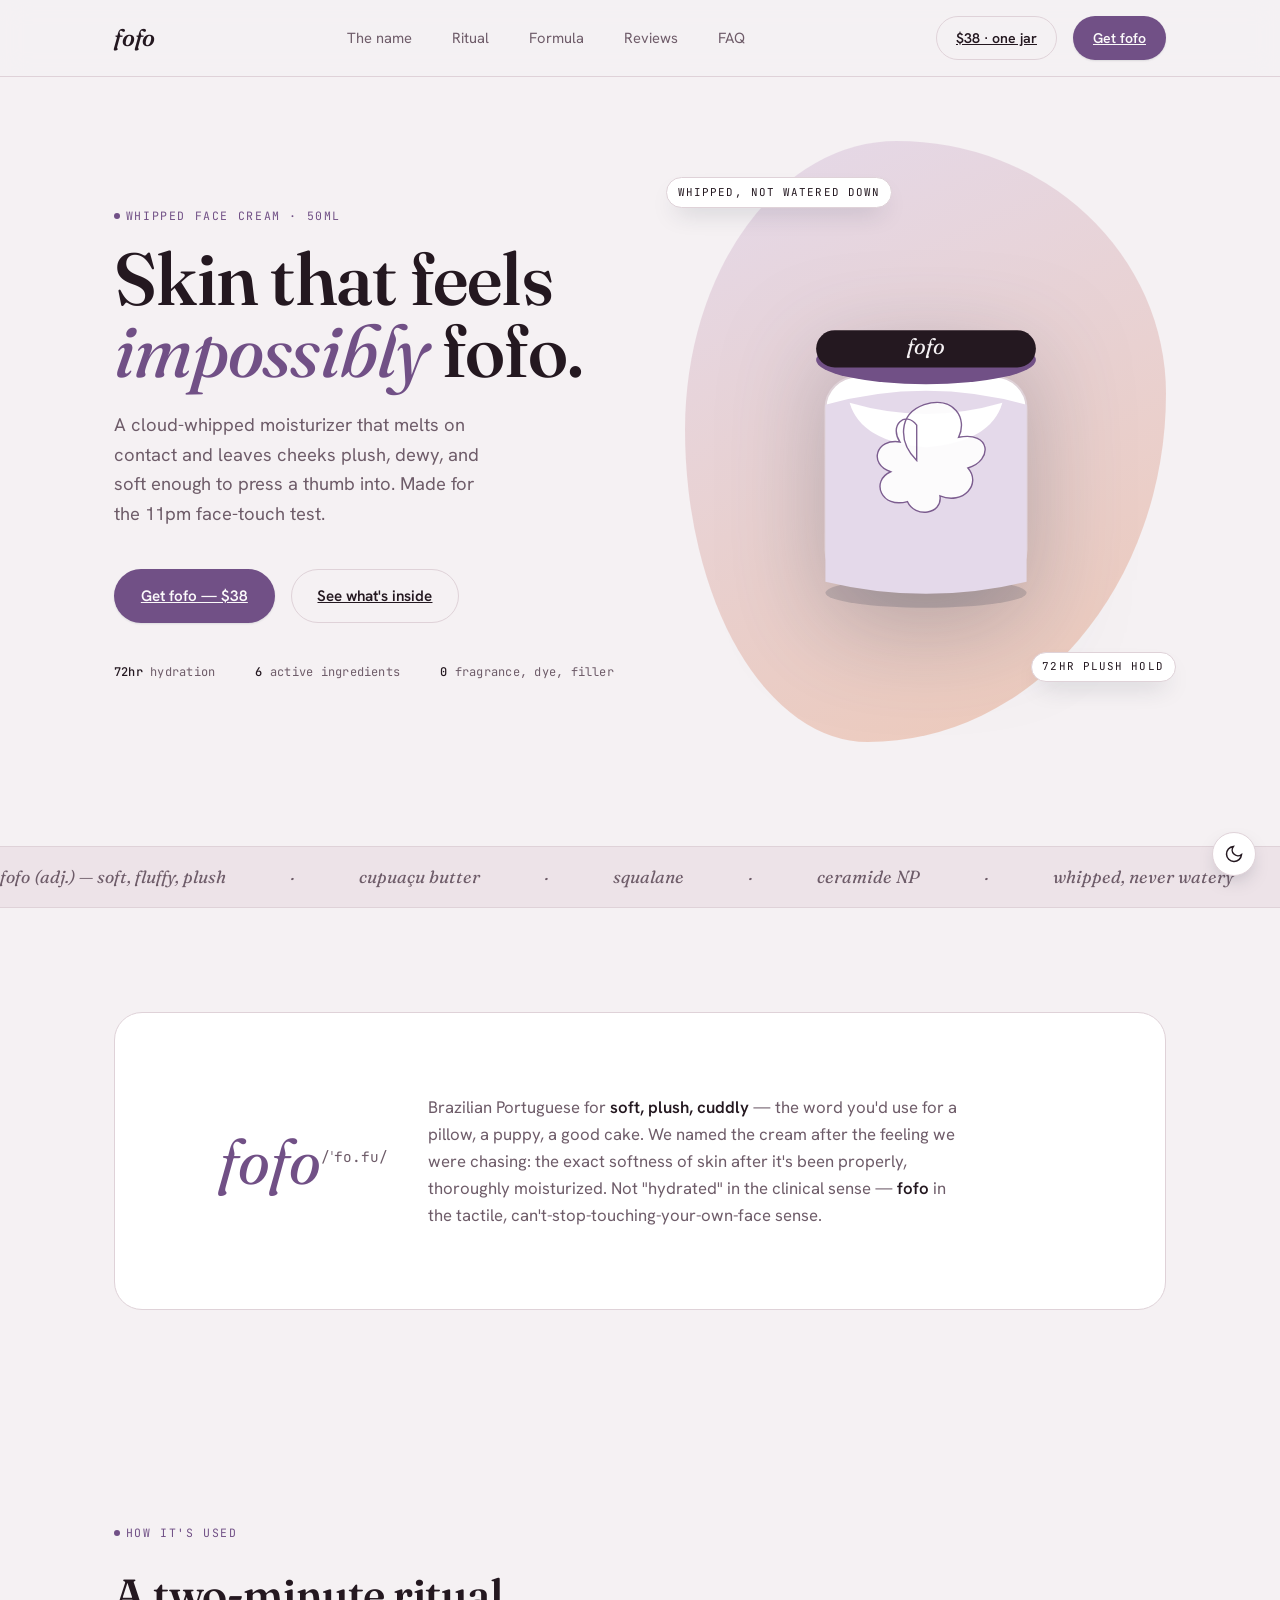
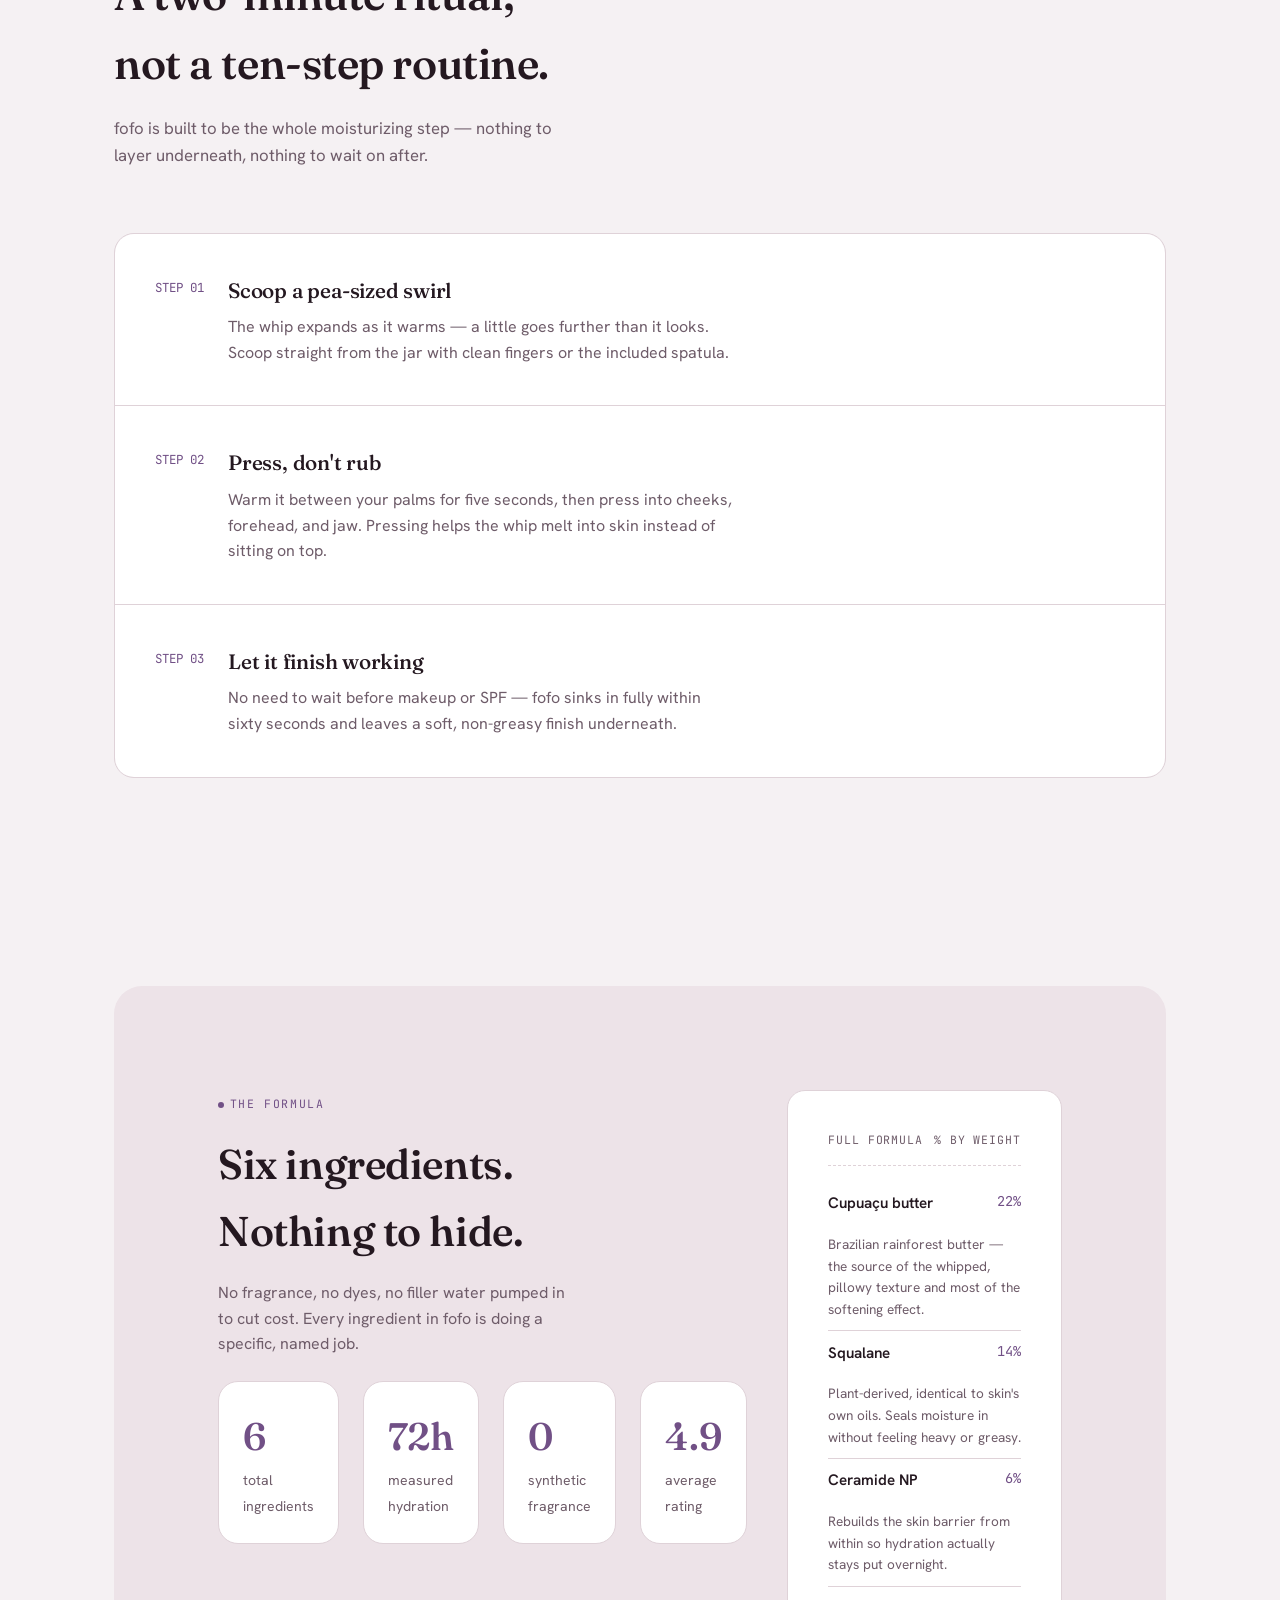
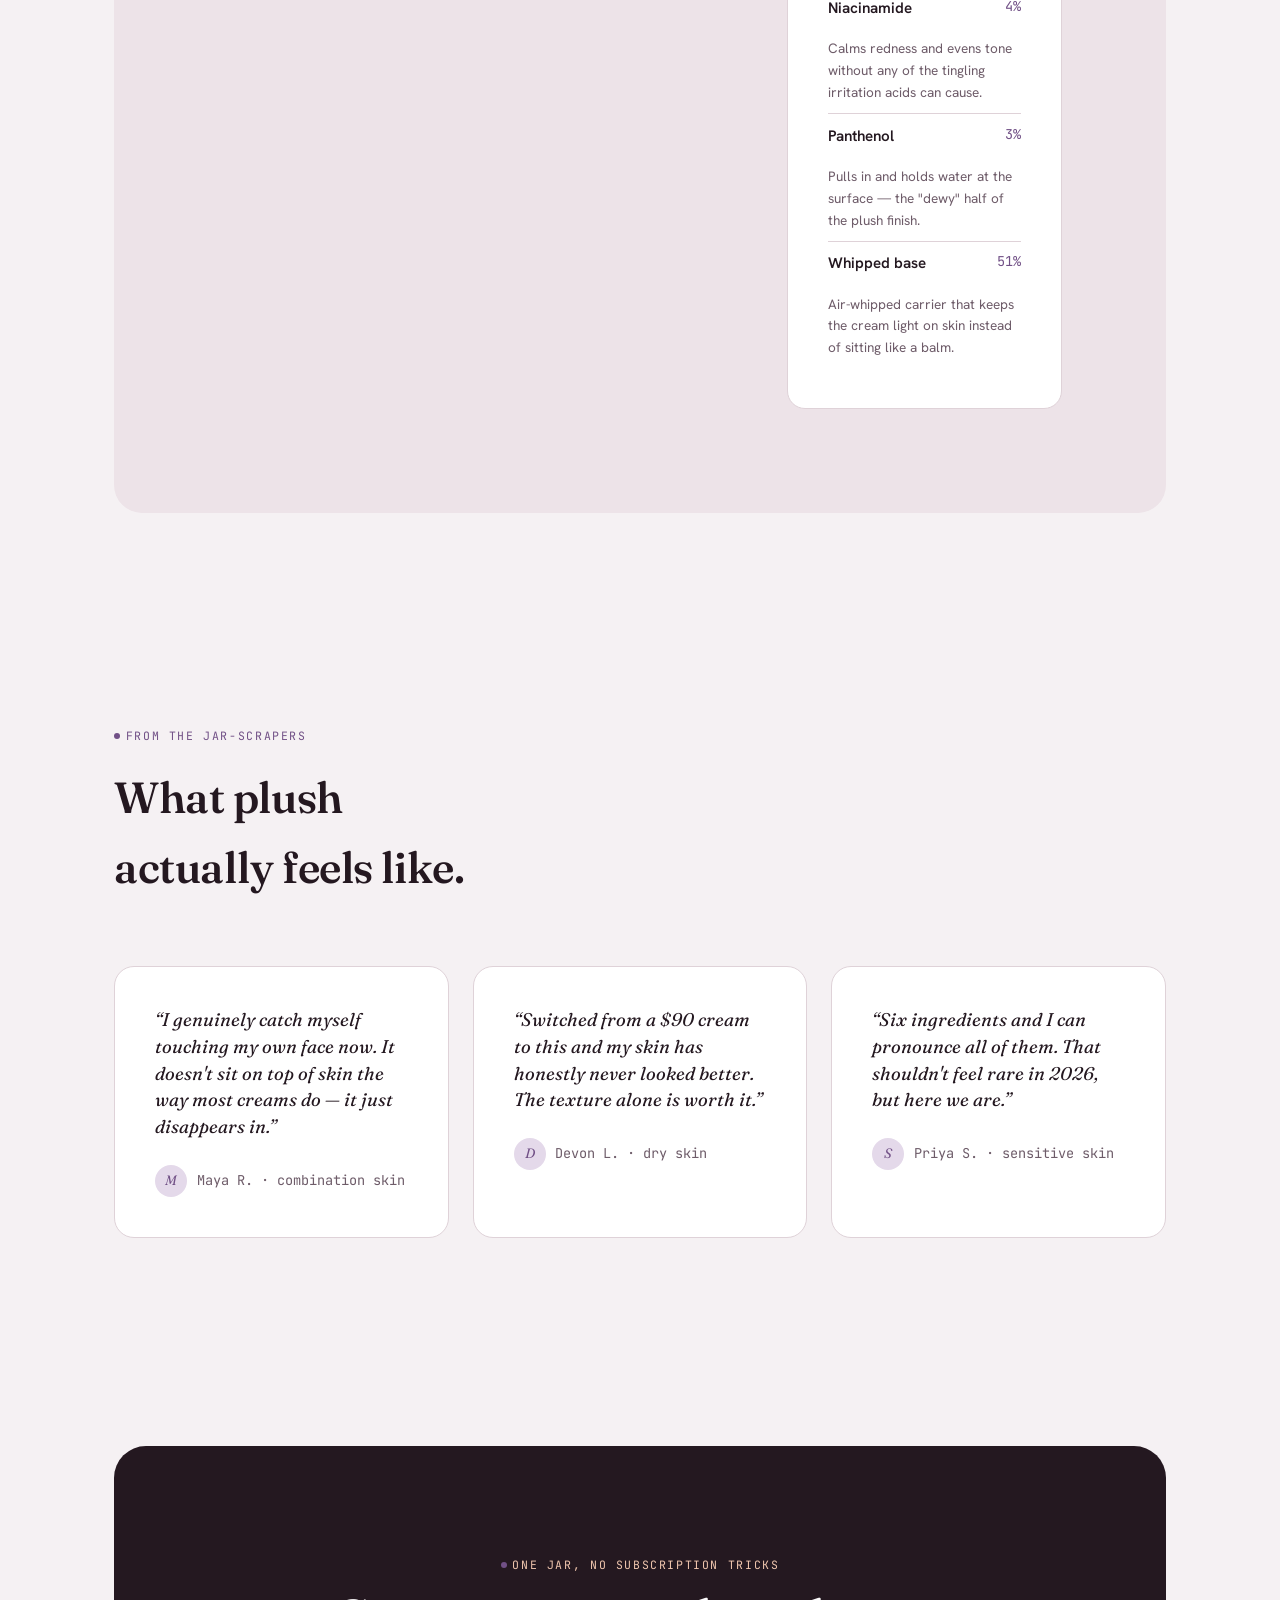
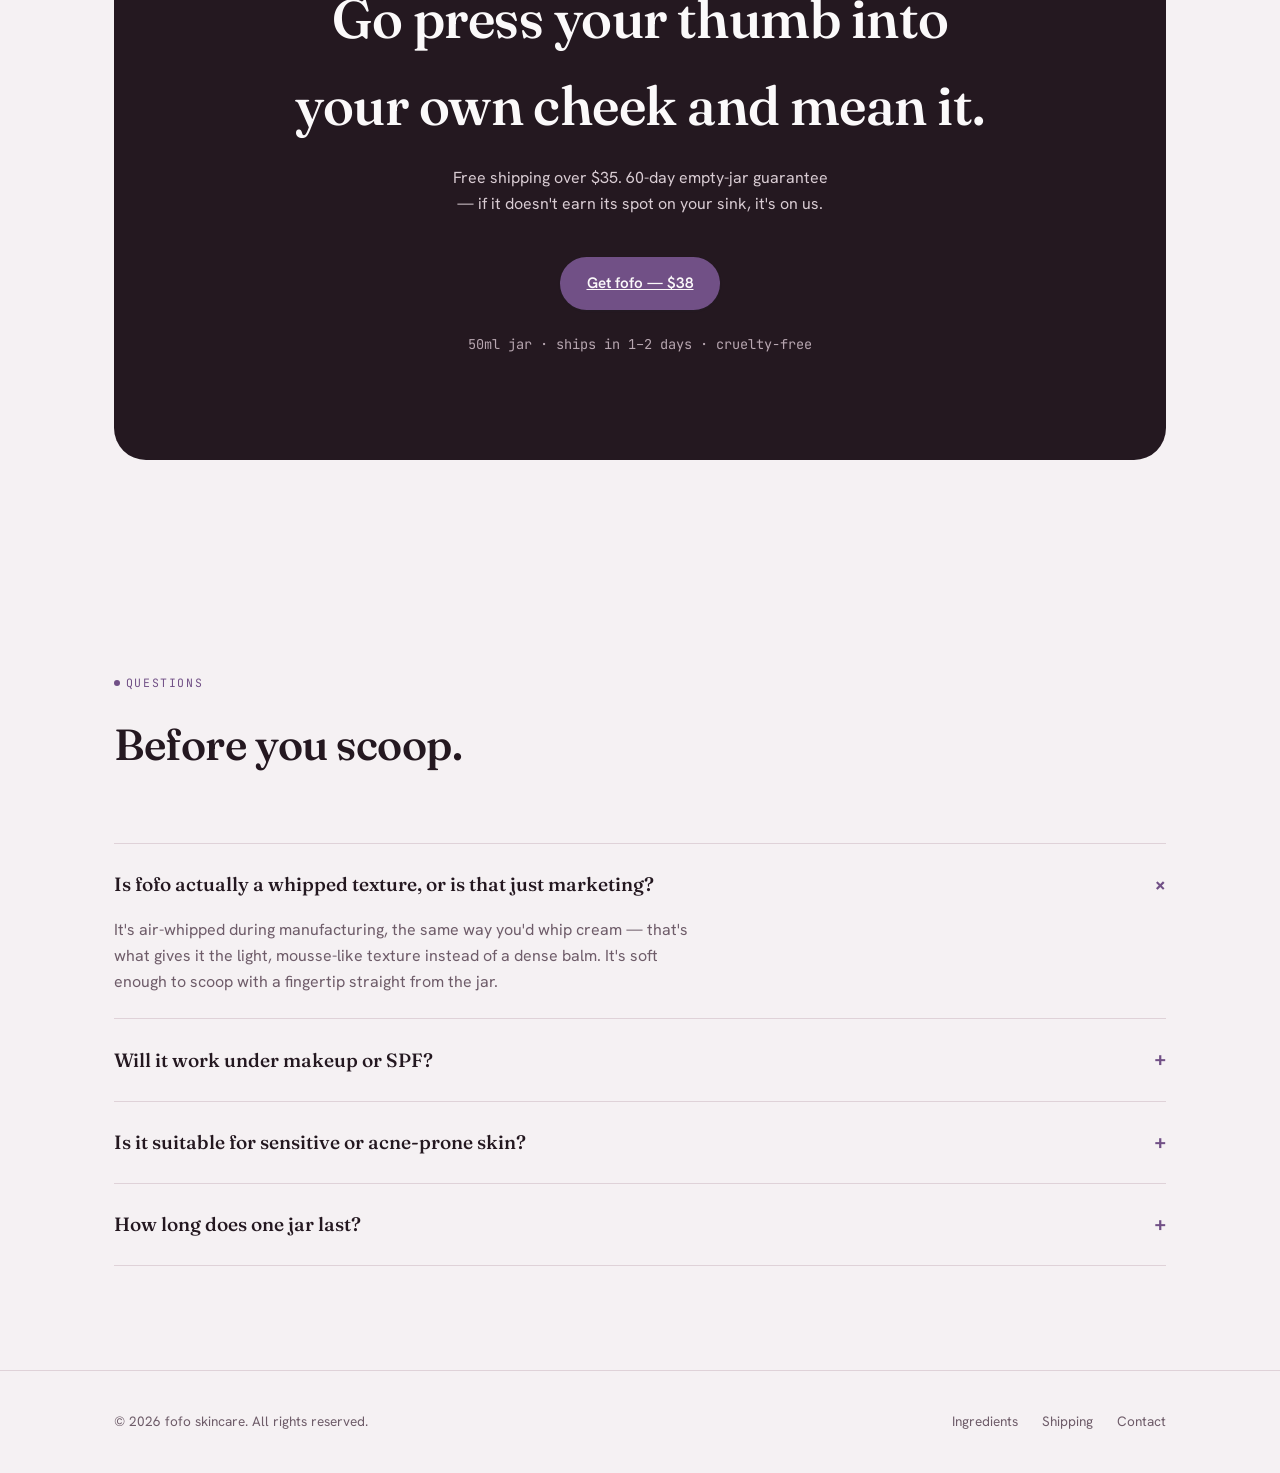
==== index.html @ a7c855cc "Add fofo skincare cream landing page Self-contained static site, ready for GitHub Pages deployment. " ====
<!doctype html>
<html lang="en">
<head>
<meta charset="UTF-8">
<meta name="viewport" content="width=device-width, initial-scale=1">
<meta name="description" content="fofo — a whipped, cloud-soft face cream. Six ingredients, no fragrance, no filler.">
<title>fofo — whipped skin cream</title>
<style>
  @font-face {
    font-family: 'Fraunces Var';
    font-style: normal;
    font-weight: 300 700;
    font-display: swap;
    src: url([data-uri]) format('woff2');
  }
  @font-face {
    font-family: 'Fraunces Var';
    font-style: italic;
    font-weight: 400 600;
    font-display: swap;
    src: url([data-uri]) format('woff2');
  }
  @font-face {
    font-family: 'Hanken Var';
    font-style: normal;
    font-weight: 400 700;
    font-display: swap;
    src: url([data-uri]) format('woff2');
  }
  @font-face {
    font-family: 'JetBrains Var';
    font-style: normal;
    font-weight: 400 500;
    font-display: swap;
    src: url([data-uri]) format('woff2');
  }

  :root{
    --bg:            #F5F1F3;
    --surface:       #FFFFFF;
    --surface-sunk:  #EDE3E8;
    --ink:           #241820;
    --ink-soft:      #6E5C69;
    --accent:        #715086;
    --accent-ink:    #FBF9FA;
    --accent-soft:   #E4D9EA;
    --peach:         #F0C6AE;
    --line:          #DFD2D8;
    --shadow:        220 30% 20%;

    --font-display: 'Fraunces Var', Georgia, serif;
    --font-body: 'Hanken Var', -apple-system, sans-serif;
    --font-mono: 'JetBrains Var', ui-monospace, monospace;

    --space-1: .5rem;
    --space-2: 1rem;
    --space-3: 1.5rem;
    --space-4: 2.5rem;
    --space-5: 4rem;
    --space-6: 6.5rem;

    color-scheme: light;
  }

  :root[data-theme="dark"]{
    --bg:            #1C1319;
    --surface:       #251A22;
    --surface-sunk:  #171015;
    --ink:           #F3EAEE;
    --ink-soft:      #C2AEBC;
    --accent:        #C7A6DE;
    --accent-ink:    #241626;
    --accent-soft:   #3A2A3F;
    --peach:         #E3A57F;
    --line:          #3A2C34;
    color-scheme: dark;
  }

  @media (prefers-color-scheme: dark){
    :root:not([data-theme="light"]){
      --bg:            #1C1319;
      --surface:       #251A22;
      --surface-sunk:  #171015;
      --ink:           #F3EAEE;
      --ink-soft:      #C2AEBC;
      --accent:        #C7A6DE;
      --accent-ink:    #241626;
      --accent-soft:   #3A2A3F;
      --peach:         #E3A57F;
      --line:          #3A2C34;
      color-scheme: dark;
    }
  }

  *,*::before,*::after{ box-sizing:border-box; }
  html{ -webkit-text-size-adjust:100%; }
  body{
    margin:0;
    background:var(--bg);
    color:var(--ink);
    font-family:var(--font-body);
    font-size:16px;
    line-height:1.6;
    -webkit-font-smoothing:antialiased;
    overflow-x:hidden;
  }
  img{ max-width:100%; display:block; }
  a{ color:inherit; }
  ::selection{ background:var(--accent); color:var(--accent-ink); }

  .wrap{ max-width:1180px; margin:0 auto; padding-inline:var(--space-3); }
  @media (min-width:768px){ .wrap{ padding-inline:var(--space-5); } }

  h1,h2,h3{
    font-family:var(--font-display);
    font-weight:560;
    letter-spacing:-0.01em;
    text-wrap:balance;
    margin:0;
  }

  .eyebrow{
    font-family:var(--font-mono);
    font-size:.72rem;
    letter-spacing:.14em;
    text-transform:uppercase;
    color:var(--accent);
    display:inline-flex;
    align-items:center;
    gap:.5em;
  }
  .eyebrow::before{
    content:"";
    width:6px; height:6px;
    border-radius:50%;
    background:var(--accent);
    flex:none;
  }

  button{ font-family:inherit; }
  .btn{
    font-family:var(--font-body);
    font-weight:600;
    font-size:.95rem;
    border-radius:100px;
    padding:.9em 1.7em;
    border:1px solid transparent;
    cursor:pointer;
    display:inline-flex;
    align-items:center;
    justify-content:center;
    gap:.5em;
    transition:transform .18s cubic-bezier(.2,.8,.2,1), background .18s ease, box-shadow .18s ease;
    min-height:44px;
  }
  .btn:active{ transform:scale(.97); }
  .btn:focus-visible{ outline:2px solid var(--accent); outline-offset:3px; }
  .btn-solid{
    background:var(--accent);
    color:var(--accent-ink);
    box-shadow:0 1px 2px hsl(var(--shadow)/.12);
  }
  .btn-solid:hover{ box-shadow:0 10px 24px -8px hsl(var(--shadow)/.35); }
  .btn-ghost{
    background:transparent;
    border-color:var(--line);
    color:var(--ink);
  }
  .btn-ghost:hover{ border-color:var(--accent); color:var(--accent); }

  /* ---------- NAV ---------- */
  header{
    position:sticky; top:0; z-index:100;
    background:color-mix(in srgb, var(--bg) 82%, transparent);
    backdrop-filter:blur(14px);
    -webkit-backdrop-filter:blur(14px);
    border-bottom:1px solid var(--line);
  }
  .nav{
    display:flex; align-items:center; justify-content:space-between;
    padding-block:var(--space-2);
  }
  .logo{
    font-family:var(--font-display);
    font-style:italic;
    font-weight:520;
    font-size:1.5rem;
    letter-spacing:-0.01em;
  }
  .nav-links{
    display:none;
    gap:var(--space-4);
    font-size:.92rem;
    color:var(--ink-soft);
  }
  .nav-links a{ text-decoration:none; transition:color .15s ease; }
  .nav-links a:hover{ color:var(--ink); }
  @media (min-width:860px){ .nav-links{ display:flex; } }
  .nav-cta{ display:flex; align-items:center; gap:var(--space-2); }
  .nav .btn{ padding:.7em 1.35em; font-size:.88rem; }
  .nav-links-mobile-hide{ display:none; }
  @media (min-width:860px){ .nav-links-mobile-hide{ display:inline-flex; } }

  /* ---------- HERO ---------- */
  .hero{
    position:relative;
    padding-block:var(--space-5) var(--space-6);
    overflow:hidden;
  }
  .hero-grid{
    display:grid;
    gap:var(--space-5);
    align-items:center;
  }
  @media (min-width:900px){
    .hero-grid{ grid-template-columns:1.05fr .95fr; gap:var(--space-4); }
  }
  .hero-copy{ position:relative; z-index:2; }
  .hero h1{
    font-size:clamp(2.6rem, 6vw, 4.6rem);
    line-height:.98;
    margin-block:var(--space-2) var(--space-3);
  }
  .hero h1 em{
    font-style:italic;
    color:var(--accent);
    font-weight:460;
  }
  .hero p.lede{
    font-size:1.15rem;
    color:var(--ink-soft);
    max-width:38ch;
    margin-bottom:var(--space-4);
  }
  .hero-actions{ display:flex; flex-wrap:wrap; gap:var(--space-2); align-items:center; }
  .hero-meta{
    margin-top:var(--space-4);
    display:flex; gap:var(--space-4);
    font-family:var(--font-mono);
    font-size:.75rem;
    color:var(--ink-soft);
    letter-spacing:.02em;
  }
  .hero-meta b{ color:var(--ink); font-weight:500; }

  .hero-visual{
    position:relative;
    aspect-ratio:4/5;
    display:flex; align-items:center; justify-content:center;
  }
  .blob{
    position:absolute;
    inset:0;
    border-radius:44% 56% 62% 38% / 48% 42% 58% 52%;
    background:linear-gradient(155deg, var(--accent-soft), var(--peach) 120%);
    filter:blur(.3px);
  }
  :root[data-theme="dark"] .blob{ opacity:.9; }
  @media (prefers-color-scheme:dark){ :root:not([data-theme="light"]) .blob{ opacity:.9; } }
  .jar{
    position:relative; z-index:2;
    width:62%;
    filter:drop-shadow(0 30px 50px hsl(var(--shadow)/.28));
  }
  .swirl{
    position:absolute; z-index:3;
    font-family:var(--font-mono);
    font-size:.68rem;
    letter-spacing:.1em;
    text-transform:uppercase;
    background:var(--surface);
    color:var(--ink);
    border:1px solid var(--line);
    border-radius:100px;
    padding:.5em 1em;
    box-shadow:0 12px 24px -10px hsl(var(--shadow)/.25);
  }
  .swirl-1{ top:6%; left:-4%; }
  .swirl-2{ bottom:10%; right:-2%; }

  @media (prefers-reduced-motion:no-preference){
    .drift{ animation:drift 9s ease-in-out infinite; }
    .drift-slow{ animation:drift 13s ease-in-out infinite reverse; }
    @keyframes drift{
      0%,100%{ transform:translateY(0) rotate(0deg); }
      50%{ transform:translateY(-14px) rotate(1.4deg); }
    }
    .reveal{
      opacity:0; transform:translateY(18px);
      animation:reveal .7s cubic-bezier(.2,.8,.2,1) forwards;
    }
    @keyframes reveal{ to{ opacity:1; transform:none; } }
  }

  /* ---------- MARQUEE ---------- */
  .marquee-band{
    border-block:1px solid var(--line);
    background:var(--surface-sunk);
    overflow:hidden;
    padding-block:var(--space-2);
  }
  .marquee-track{
    display:flex; gap:var(--space-5);
    width:max-content;
    font-family:var(--font-display);
    font-style:italic;
    font-size:1.1rem;
    color:var(--ink-soft);
    white-space:nowrap;
  }
  @media (prefers-reduced-motion:no-preference){
    .marquee-track{ animation:marquee 32s linear infinite; }
    @keyframes marquee{ to{ transform:translateX(-50%); } }
  }

  /* ---------- SECTION SHELL ---------- */
  section{ padding-block:var(--space-6); }
  .section-head{
    max-width:52ch;
    margin-bottom:var(--space-5);
  }
  .section-head h2{
    font-size:clamp(1.9rem, 3.4vw, 2.8rem);
    margin-top:var(--space-2);
  }
  .section-head p{ color:var(--ink-soft); font-size:1.05rem; margin-top:var(--space-2); }

  /* ---------- MEANING CALLOUT ---------- */
  .meaning{
    background:var(--surface);
    border:1px solid var(--line);
    border-radius:28px;
    padding:var(--space-5);
    display:grid;
    gap:var(--space-4);
    align-items:center;
  }
  @media (min-width:820px){ .meaning{ grid-template-columns:auto 1fr; padding:var(--space-5) var(--space-6); } }
  .meaning-word{
    font-family:var(--font-display);
    font-style:italic;
    font-size:clamp(2.6rem,5vw,4rem);
    color:var(--accent);
    white-space:nowrap;
  }
  .meaning-word sup{
    font-family:var(--font-mono);
    font-style:normal;
    font-size:.9rem;
    color:var(--ink-soft);
    vertical-align:super;
  }
  .meaning-def{ color:var(--ink-soft); font-size:1.05rem; max-width:60ch; }
  .meaning-def strong{ color:var(--ink); font-weight:600; }

  /* ---------- RITUAL / STEPS ---------- */
  .ritual-list{
    display:grid; gap:1px;
    background:var(--line);
    border:1px solid var(--line);
    border-radius:20px;
    overflow:hidden;
  }
  .ritual-item{
    background:var(--surface);
    padding:var(--space-4);
    display:grid;
    grid-template-columns:auto 1fr;
    gap:var(--space-3);
    align-items:start;
  }
  .ritual-time{
    font-family:var(--font-mono);
    font-size:.78rem;
    color:var(--accent);
    padding-top:.3em;
    white-space:nowrap;
  }
  .ritual-item h3{ font-size:1.3rem; margin-bottom:.35em; font-weight:520; }
  .ritual-item p{ color:var(--ink-soft); margin:0; max-width:56ch; }

  /* ---------- INGREDIENTS / FORMULA ---------- */
  .formula{
    background:var(--surface-sunk);
    border-radius:28px;
    padding:var(--space-5);
    display:grid;
    gap:var(--space-4);
  }
  @media (min-width:900px){ .formula{ grid-template-columns:.9fr 1.1fr; padding:var(--space-6); } }
  .formula-label{ margin-bottom:var(--space-3); }
  .formula-label h2{ font-size:clamp(1.9rem,3.4vw,2.6rem); margin-top:var(--space-2); }
  .formula-label p{ color:var(--ink-soft); margin-top:var(--space-2); max-width:40ch; }
  .formula-sheet{
    background:var(--surface);
    border:1px solid var(--line);
    border-radius:18px;
    padding:var(--space-4);
    font-family:var(--font-mono);
    font-size:.85rem;
  }
  .formula-sheet-head{
    display:flex; justify-content:space-between; align-items:baseline;
    border-bottom:1px dashed var(--line);
    padding-bottom:var(--space-2);
    margin-bottom:var(--space-2);
    color:var(--ink-soft);
    font-size:.72rem;
    letter-spacing:.08em;
    text-transform:uppercase;
  }
  .formula-row{
    display:grid;
    grid-template-columns:1fr auto;
    gap:var(--space-2);
    padding-block:.7em;
    border-bottom:1px solid var(--line);
  }
  .formula-row:last-child{ border-bottom:none; }
  .formula-row .name{ font-family:var(--font-body); font-weight:600; font-size:.95rem; color:var(--ink); }
  .formula-row .desc{ font-family:var(--font-body); font-size:.85rem; color:var(--ink-soft); grid-column:1/-1; margin-top:.15em; }
  .formula-row .pct{ font-variant-numeric:tabular-nums; color:var(--accent); }

  /* ---------- BEFORE/AFTER TEXTURE STRIP ---------- */
  .proof{
    display:grid; gap:var(--space-3);
    grid-template-columns:repeat(2,1fr);
  }
  @media (min-width:700px){ .proof{ grid-template-columns:repeat(4,1fr); } }
  .stat{
    background:var(--surface);
    border:1px solid var(--line);
    border-radius:20px;
    padding:var(--space-3);
  }
  .stat b{
    display:block;
    font-family:var(--font-display);
    font-size:2.4rem;
    font-weight:560;
    color:var(--accent);
    font-variant-numeric:tabular-nums;
  }
  .stat span{ color:var(--ink-soft); font-size:.88rem; }

  /* ---------- TESTIMONIAL ---------- */
  .quote-grid{
    display:grid; gap:var(--space-3);
  }
  @media (min-width:820px){ .quote-grid{ grid-template-columns:repeat(3,1fr); } }
  .quote-card{
    background:var(--surface);
    border:1px solid var(--line);
    border-radius:20px;
    padding:var(--space-4);
    display:flex; flex-direction:column; gap:var(--space-3);
  }
  .quote-card p{
    font-family:var(--font-display);
    font-style:italic;
    font-size:1.15rem;
    line-height:1.45;
    margin:0;
  }
  .quote-who{
    display:flex; align-items:center; gap:.7em;
    font-size:.85rem; color:var(--ink-soft);
    font-family:var(--font-mono);
  }
  .quote-avatar{
    width:32px; height:32px; border-radius:50%;
    background:var(--accent-soft);
    display:flex; align-items:center; justify-content:center;
    font-family:var(--font-display); font-style:italic; color:var(--accent);
    flex:none;
  }

  /* ---------- BUNDLE / CTA ---------- */
  .cta-block{
    background:var(--ink);
    color:var(--bg);
    border-radius:32px;
    padding:var(--space-6) var(--space-4);
    text-align:center;
    position:relative;
    overflow:hidden;
  }
  :root[data-theme="dark"] .cta-block{ background:var(--surface); }
  .cta-block h2{
    color:var(--accent-ink, inherit);
    font-size:clamp(2.2rem,5vw,3.4rem);
    max-width:20ch;
    margin-inline:auto;
  }
  :root[data-theme="dark"] .cta-block h2{ color:var(--ink); }
  @media (prefers-color-scheme:dark){ :root:not([data-theme="light"]) .cta-block h2{ color:var(--ink); } }
  .cta-block p{
    color:#D9CCD3;
    max-width:42ch;
    margin:var(--space-2) auto var(--space-4);
  }
  :root[data-theme="dark"] .cta-block p{ color:var(--ink-soft); }
  .cta-block .price{
    font-family:var(--font-mono);
    font-size:.85rem;
    color:#B7A6B0;
    margin-top:var(--space-3);
  }
  :root[data-theme="dark"] .cta-block .price{ color:var(--ink-soft); }

  /* ---------- FAQ ---------- */
  .faq{
    border-top:1px solid var(--line);
  }
  .faq-item{
    border-bottom:1px solid var(--line);
    padding-block:var(--space-3);
  }
  .faq-item summary{
    display:flex; align-items:center; justify-content:space-between;
    cursor:pointer; list-style:none;
    font-family:var(--font-display);
    font-size:1.2rem;
    font-weight:520;
    gap:var(--space-2);
  }
  .faq-item summary::-webkit-details-marker{ display:none; }
  .faq-item summary .plus{
    font-family:var(--font-mono);
    font-size:1.3rem;
    color:var(--accent);
    transition:transform .2s ease;
    flex:none;
  }
  .faq-item[open] summary .plus{ transform:rotate(45deg); }
  .faq-item p{ color:var(--ink-soft); margin:var(--space-2) 0 0; max-width:65ch; }
  .faq-item summary:focus-visible{ outline:2px solid var(--accent); outline-offset:4px; border-radius:4px; }

  /* ---------- FOOTER ---------- */
  footer{
    border-top:1px solid var(--line);
    padding-block:var(--space-4);
  }
  .footer-row{
    display:flex; flex-wrap:wrap; gap:var(--space-3);
    justify-content:space-between; align-items:center;
    color:var(--ink-soft); font-size:.85rem;
  }
  .footer-links{ display:flex; gap:var(--space-3); }
  .footer-links a{ text-decoration:none; }
  .footer-links a:hover{ color:var(--ink); }

  .theme-toggle{
    position:fixed; bottom:var(--space-3); right:var(--space-3);
    z-index:200;
    width:44px; height:44px;
    border-radius:50%;
    border:1px solid var(--line);
    background:var(--surface);
    color:var(--ink);
    display:flex; align-items:center; justify-content:center;
    cursor:pointer;
    box-shadow:0 8px 20px -8px hsl(var(--shadow)/.35);
  }
  .theme-toggle:focus-visible{ outline:2px solid var(--accent); outline-offset:3px; }

  .sr-only{
    position:absolute; width:1px; height:1px;
    padding:0; margin:-1px; overflow:hidden;
    clip:rect(0,0,0,0); white-space:nowrap; border:0;
  }

  .skip-link{
    position:absolute; left:-999px; top:0; z-index:1000;
    background:var(--accent); color:var(--accent-ink);
    padding:.8em 1.2em; border-radius:0 0 10px 0;
  }
  .skip-link:focus{ left:0; }
</style>
</head>
<body>

<a class="skip-link" href="#main">Skip to content</a>

<header>
  <div class="wrap nav">
    <span class="logo">fofo</span>
    <nav class="nav-links" aria-label="Primary">
      <a href="#meaning">The name</a>
      <a href="#ritual">Ritual</a>
      <a href="#formula">Formula</a>
      <a href="#reviews">Reviews</a>
      <a href="#faq">FAQ</a>
    </nav>
    <div class="nav-cta">
      <a href="#buy" class="btn btn-ghost nav-links-mobile-hide">$38 · one jar</a>
      <a href="#buy" class="btn btn-solid">Get fofo</a>
    </div>
  </div>
</header>

<main id="main">

  <section class="hero">
    <div class="wrap hero-grid">
      <div class="hero-copy">
        <span class="eyebrow">Whipped face cream · 50ml</span>
        <h1>Skin that feels<br><em>impossibly</em> fofo.</h1>
        <p class="lede">A cloud-whipped moisturizer that melts on contact and leaves cheeks plush, dewy, and soft enough to press a thumb into. Made for the 11pm face-touch test.</p>
        <div class="hero-actions">
          <a href="#buy" class="btn btn-solid">Get fofo — $38</a>
          <a href="#formula" class="btn btn-ghost">See what's inside</a>
        </div>
        <div class="hero-meta">
          <span><b>72hr</b> hydration</span>
          <span><b>6</b> active ingredients</span>
          <span><b>0</b> fragrance, dye, filler</span>
        </div>
      </div>

      <div class="hero-visual" role="img" aria-label="An open jar of fofo whipped cream, softly lit, with a swirl of cream lifted on a finger">
        <div class="blob drift-slow" aria-hidden="true"></div>
        <svg class="jar drift" viewBox="0 0 320 380" aria-hidden="true">
          <ellipse cx="160" cy="352" rx="108" ry="16" fill="hsl(var(--shadow)/.18)"/>
          <rect x="52" y="120" width="216" height="220" rx="34" fill="var(--surface)" stroke="var(--line)" stroke-width="2"/>
          <path d="M52 150 Q160 120 268 150 L268 340 Q160 366 52 340 Z" fill="var(--accent-soft)"/>
          <path d="M78 148 Q160 172 242 148 Q230 190 160 196 Q90 190 78 148Z" fill="var(--surface)"/>
          <ellipse cx="160" cy="102" rx="118" ry="26" fill="var(--accent)"/>
          <rect x="42" y="70" width="236" height="40" rx="20" fill="var(--ink)"/>
          <text x="160" y="96" text-anchor="middle" font-family="Fraunces Var, serif" font-style="italic" font-size="24" fill="var(--bg)">fofo</text>
          <path d="M150 210 C130 190 130 160 158 150 C190 140 205 165 195 185 C230 178 232 210 205 218 C220 235 200 258 175 248 C178 268 148 272 140 254 C112 262 100 232 122 222 C98 214 106 186 132 190 C120 172 138 156 150 172Z" fill="var(--surface)" stroke="var(--accent)" stroke-width="1.5" opacity="0.9"/>
        </svg>
        <span class="swirl swirl-1 drift">whipped, not watered down</span>
        <span class="swirl swirl-2 drift-slow">72hr plush hold</span>
      </div>
    </div>
  </section>

  <div class="marquee-band" aria-hidden="true">
    <div class="marquee-track">
      <span>fofo (adj.) — soft, fluffy, plush</span><span>·</span>
      <span>cupuaçu butter</span><span>·</span>
      <span>squalane</span><span>·</span>
      <span>ceramide NP</span><span>·</span>
      <span>whipped, never watery</span><span>·</span>
      <span>fofo (adj.) — soft, fluffy, plush</span><span>·</span>
      <span>cupuaçu butter</span><span>·</span>
      <span>squalane</span><span>·</span>
      <span>ceramide NP</span><span>·</span>
      <span>whipped, never watery</span><span>·</span>
    </div>
  </div>

  <section id="meaning">
    <div class="wrap">
      <div class="meaning">
        <div class="meaning-word">fofo<sup>/ˈfo.fu/</sup></div>
        <p class="meaning-def">
          Brazilian Portuguese for <strong>soft, plush, cuddly</strong> — the word you'd use for a pillow, a puppy, a good cake. We named the cream after the feeling we were chasing: the exact softness of skin after it's been properly, thoroughly moisturized. Not "hydrated" in the clinical sense — <strong>fofo</strong> in the tactile, can't-stop-touching-your-own-face sense.
        </p>
      </div>
    </div>
  </section>

  <section id="ritual">
    <div class="wrap">
      <div class="section-head">
        <span class="eyebrow">How it's used</span>
        <h2>A two-minute ritual, not a ten-step routine.</h2>
        <p>fofo is built to be the whole moisturizing step — nothing to layer underneath, nothing to wait on after.</p>
      </div>
      <div class="ritual-list">
        <div class="ritual-item">
          <span class="ritual-time">STEP 01</span>
          <div>
            <h3>Scoop a pea-sized swirl</h3>
            <p>The whip expands as it warms — a little goes further than it looks. Scoop straight from the jar with clean fingers or the included spatula.</p>
          </div>
        </div>
        <div class="ritual-item">
          <span class="ritual-time">STEP 02</span>
          <div>
            <h3>Press, don't rub</h3>
            <p>Warm it between your palms for five seconds, then press into cheeks, forehead, and jaw. Pressing helps the whip melt into skin instead of sitting on top.</p>
          </div>
        </div>
        <div class="ritual-item">
          <span class="ritual-time">STEP 03</span>
          <div>
            <h3>Let it finish working</h3>
            <p>No need to wait before makeup or SPF — fofo sinks in fully within sixty seconds and leaves a soft, non-greasy finish underneath.</p>
          </div>
        </div>
      </div>
    </div>
  </section>

  <section id="formula">
    <div class="wrap">
      <div class="formula">
        <div>
          <div class="formula-label">
            <span class="eyebrow">The formula</span>
            <h2>Six ingredients. Nothing to hide.</h2>
            <p>No fragrance, no dyes, no filler water pumped in to cut cost. Every ingredient in fofo is doing a specific, named job.</p>
          </div>
          <div class="proof">
            <div class="stat"><b>6</b><span>total ingredients</span></div>
            <div class="stat"><b>72h</b><span>measured hydration</span></div>
            <div class="stat"><b>0</b><span>synthetic fragrance</span></div>
            <div class="stat"><b>4.9</b><span>average rating</span></div>
          </div>
        </div>
        <div class="formula-sheet">
          <div class="formula-sheet-head">
            <span>Full formula</span>
            <span>% by weight</span>
          </div>
          <div class="formula-row">
            <span class="name">Cupuaçu butter</span><span class="pct">22%</span>
            <span class="desc">Brazilian rainforest butter — the source of the whipped, pillowy texture and most of the softening effect.</span>
          </div>
          <div class="formula-row">
            <span class="name">Squalane</span><span class="pct">14%</span>
            <span class="desc">Plant-derived, identical to skin's own oils. Seals moisture in without feeling heavy or greasy.</span>
          </div>
          <div class="formula-row">
            <span class="name">Ceramide NP</span><span class="pct">6%</span>
            <span class="desc">Rebuilds the skin barrier from within so hydration actually stays put overnight.</span>
          </div>
          <div class="formula-row">
            <span class="name">Niacinamide</span><span class="pct">4%</span>
            <span class="desc">Calms redness and evens tone without any of the tingling irritation acids can cause.</span>
          </div>
          <div class="formula-row">
            <span class="name">Panthenol</span><span class="pct">3%</span>
            <span class="desc">Pulls in and holds water at the surface — the "dewy" half of the plush finish.</span>
          </div>
          <div class="formula-row">
            <span class="name">Whipped base</span><span class="pct">51%</span>
            <span class="desc">Air-whipped carrier that keeps the cream light on skin instead of sitting like a balm.</span>
          </div>
        </div>
      </div>
    </div>
  </section>

  <section id="reviews">
    <div class="wrap">
      <div class="section-head">
        <span class="eyebrow">From the jar-scrapers</span>
        <h2>What plush actually feels like.</h2>
      </div>
      <div class="quote-grid">
        <div class="quote-card">
          <p>&ldquo;I genuinely catch myself touching my own face now. It doesn't sit on top of skin the way most creams do — it just disappears in.&rdquo;</p>
          <div class="quote-who"><span class="quote-avatar">M</span>Maya R. · combination skin</div>
        </div>
        <div class="quote-card">
          <p>&ldquo;Switched from a $90 cream to this and my skin has honestly never looked better. The texture alone is worth it.&rdquo;</p>
          <div class="quote-who"><span class="quote-avatar">D</span>Devon L. · dry skin</div>
        </div>
        <div class="quote-card">
          <p>&ldquo;Six ingredients and I can pronounce all of them. That shouldn't feel rare in 2026, but here we are.&rdquo;</p>
          <div class="quote-who"><span class="quote-avatar">S</span>Priya S. · sensitive skin</div>
        </div>
      </div>
    </div>
  </section>

  <section id="buy">
    <div class="wrap">
      <div class="cta-block">
        <span class="eyebrow" style="color:var(--peach)">One jar, no subscription tricks</span>
        <h2>Go press your thumb into your own cheek and mean it.</h2>
        <p>Free shipping over $35. 60-day empty-jar guarantee — if it doesn't earn its spot on your sink, it's on us.</p>
        <a href="#" class="btn btn-solid">Get fofo — $38</a>
        <div class="price">50ml jar · ships in 1–2 days · cruelty-free</div>
      </div>
    </div>
  </section>

  <section id="faq">
    <div class="wrap">
      <div class="section-head">
        <span class="eyebrow">Questions</span>
        <h2>Before you scoop.</h2>
      </div>
      <div class="faq">
        <details class="faq-item" open>
          <summary>Is fofo actually a whipped texture, or is that just marketing?<span class="plus">+</span></summary>
          <p>It's air-whipped during manufacturing, the same way you'd whip cream — that's what gives it the light, mousse-like texture instead of a dense balm. It's soft enough to scoop with a fingertip straight from the jar.</p>
        </details>
        <details class="faq-item">
          <summary>Will it work under makeup or SPF?<span class="plus">+</span></summary>
          <p>Yes — it sinks in within about sixty seconds and leaves a soft, non-greasy base. We'd still recommend a separate SPF on top, since fofo isn't formulated as sun protection.</p>
        </details>
        <details class="faq-item">
          <summary>Is it suitable for sensitive or acne-prone skin?<span class="plus">+</span></summary>
          <p>The formula is fragrance-free and dye-free with only six ingredients, which makes it a low-irritation option for most sensitive skin. It's non-comedogenic, but as always, patch-test on your inner arm first if you're reactive.</p>
        </details>
        <details class="faq-item">
          <summary>How long does one jar last?<span class="plus">+</span></summary>
          <p>Most people get 6–8 weeks from a 50ml jar using it once nightly. A little goes further than it looks, since the whip expands as it warms in your hands.</p>
        </details>
      </div>
    </div>
  </section>

</main>

<footer>
  <div class="wrap footer-row">
    <span>© 2026 fofo skincare. All rights reserved.</span>
    <div class="footer-links">
      <a href="#">Ingredients</a>
      <a href="#">Shipping</a>
      <a href="#">Contact</a>
    </div>
  </div>
</footer>

<button class="theme-toggle" id="themeToggle" aria-label="Toggle dark mode" type="button">
  <svg id="themeIcon" width="20" height="20" viewBox="0 0 24 24" fill="none" stroke="currentColor" stroke-width="1.8" aria-hidden="true">
    <path d="M21 12.79A9 9 0 1 1 11.21 3 7 7 0 0 0 21 12.79Z"/>
  </svg>
</button>

<script>
  (function(){
    var root = document.documentElement;
    var btn = document.getElementById('themeToggle');
    var stored = null;
    try { stored = localStorage.getItem('fofo-theme'); } catch(e){}
    if(stored === 'dark' || stored === 'light'){ root.setAttribute('data-theme', stored); }

    function isDark(){
      var explicit = root.getAttribute('data-theme');
      if(explicit) return explicit === 'dark';
      return window.matchMedia('(prefers-color-scheme: dark)').matches;
    }

    btn.addEventListener('click', function(){
      var next = isDark() ? 'light' : 'dark';
      root.setAttribute('data-theme', next);
      try { localStorage.setItem('fofo-theme', next); } catch(e){}
    });
  })();
</script>

</body>
</html>
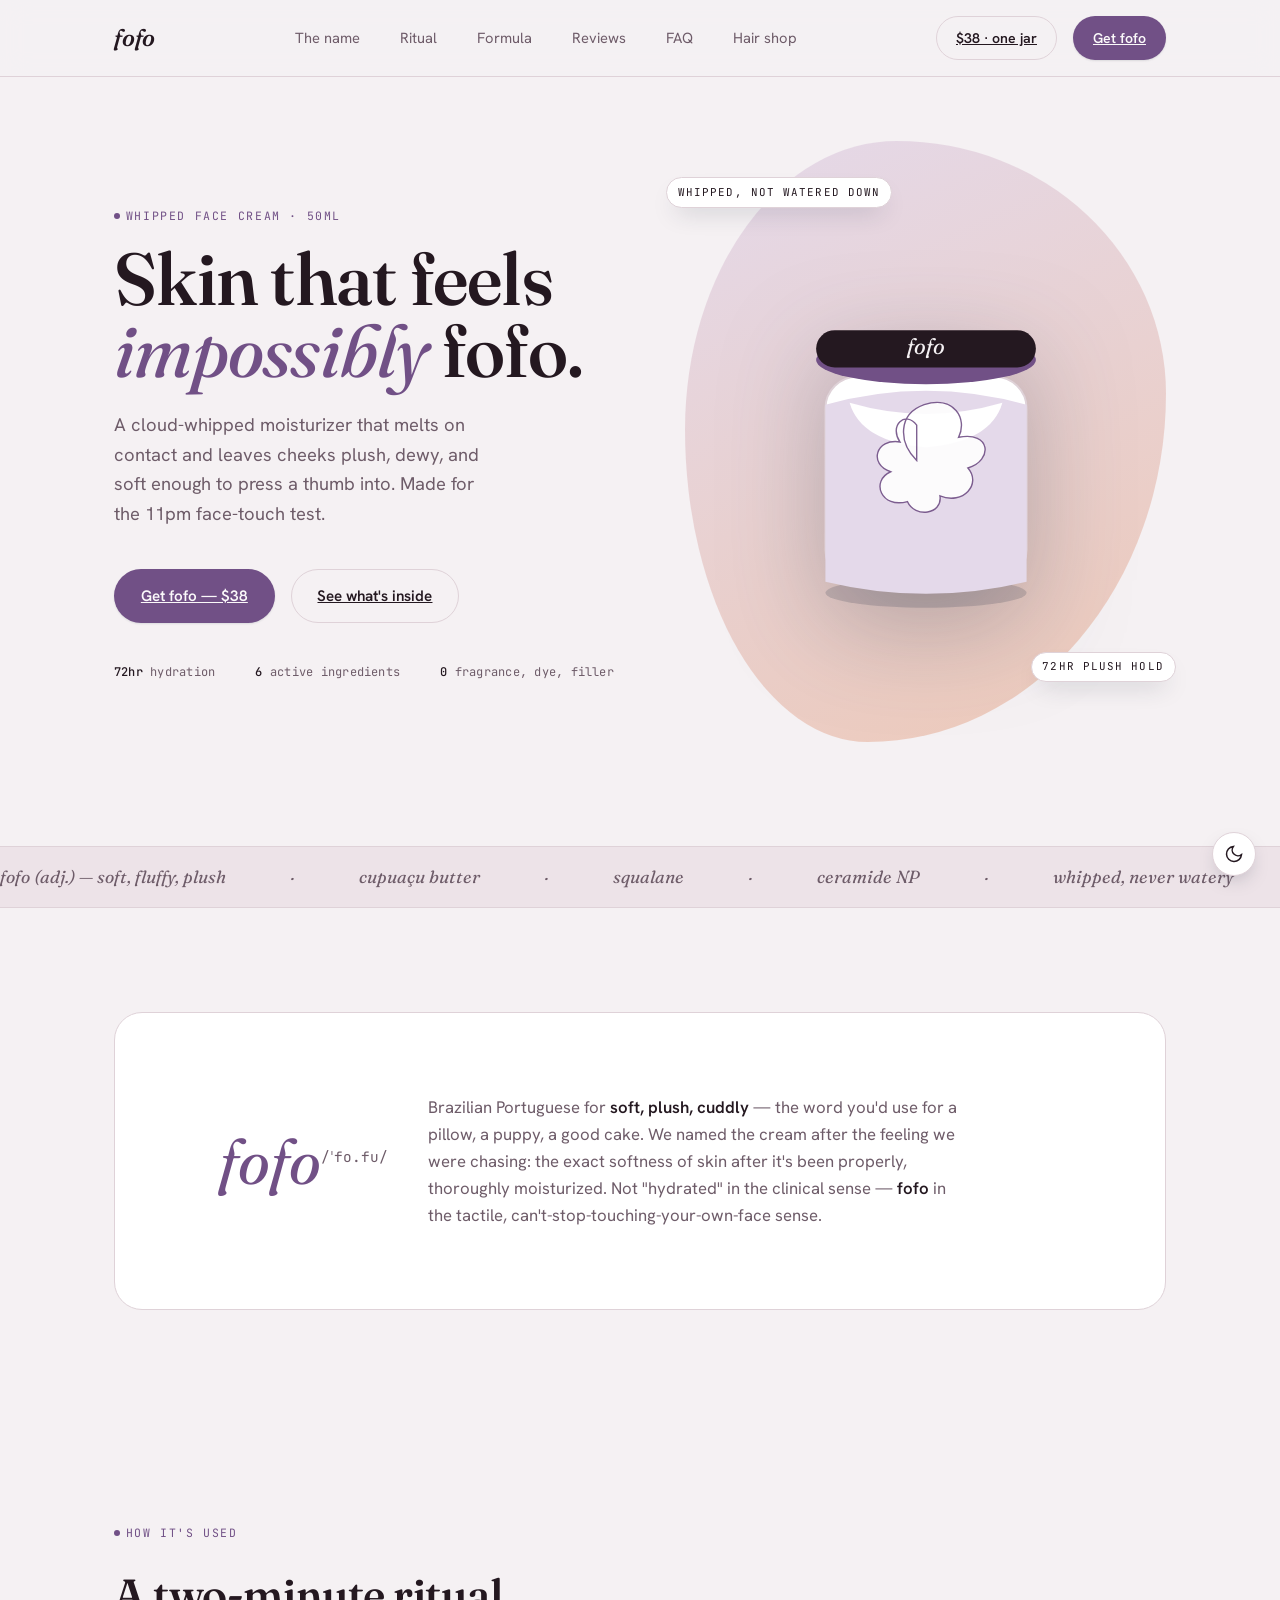
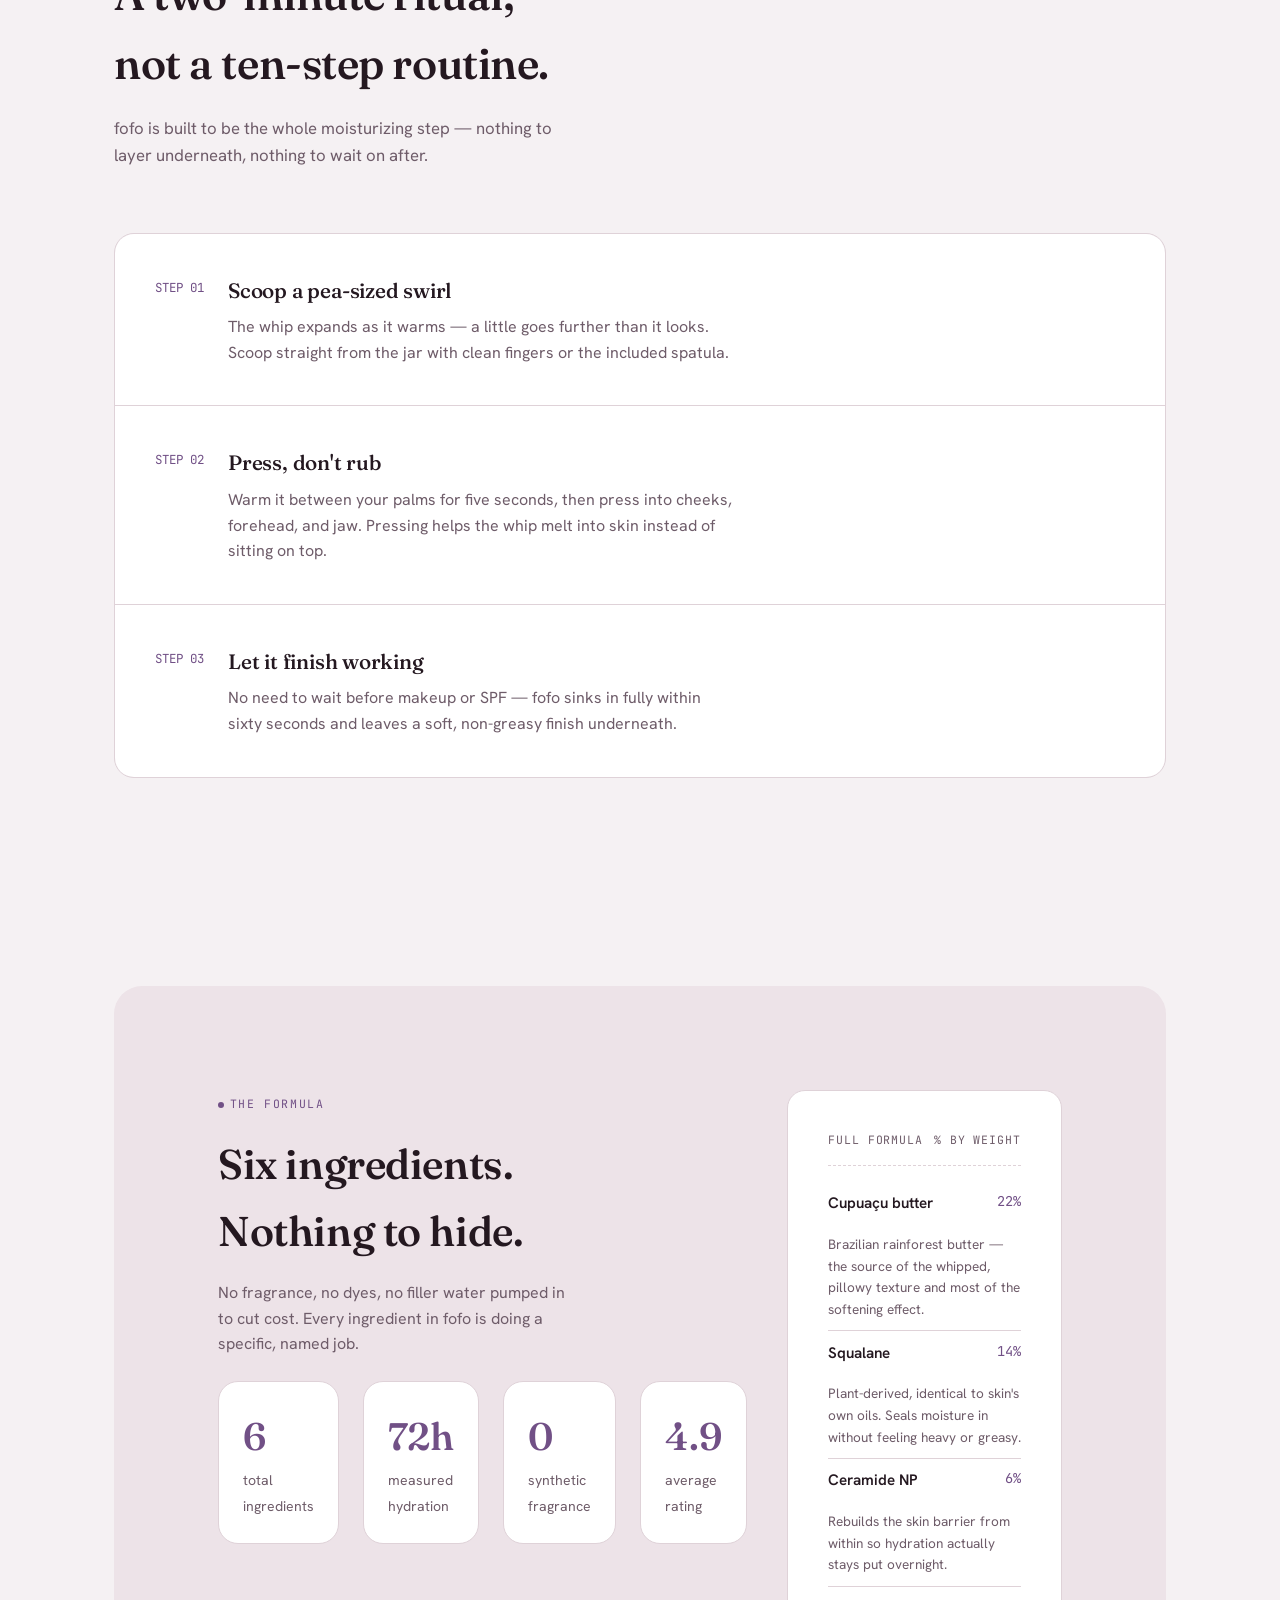
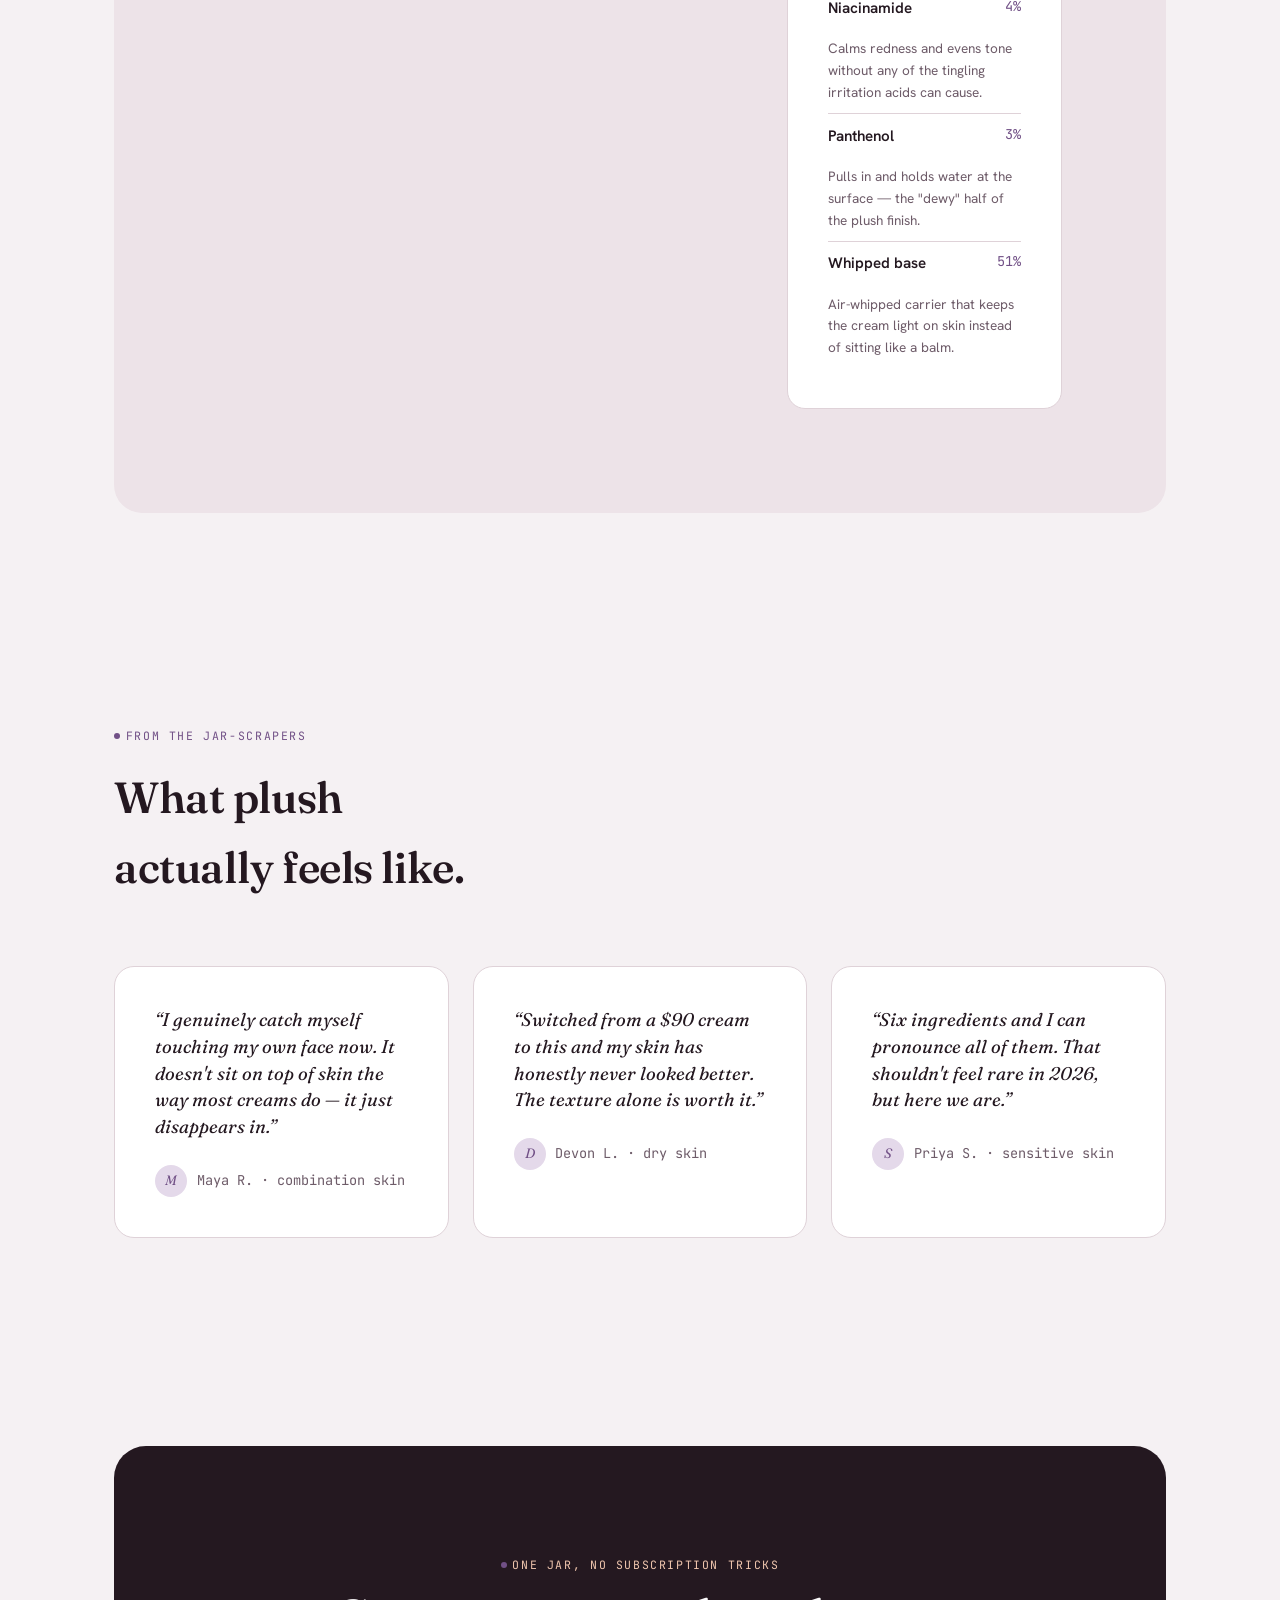
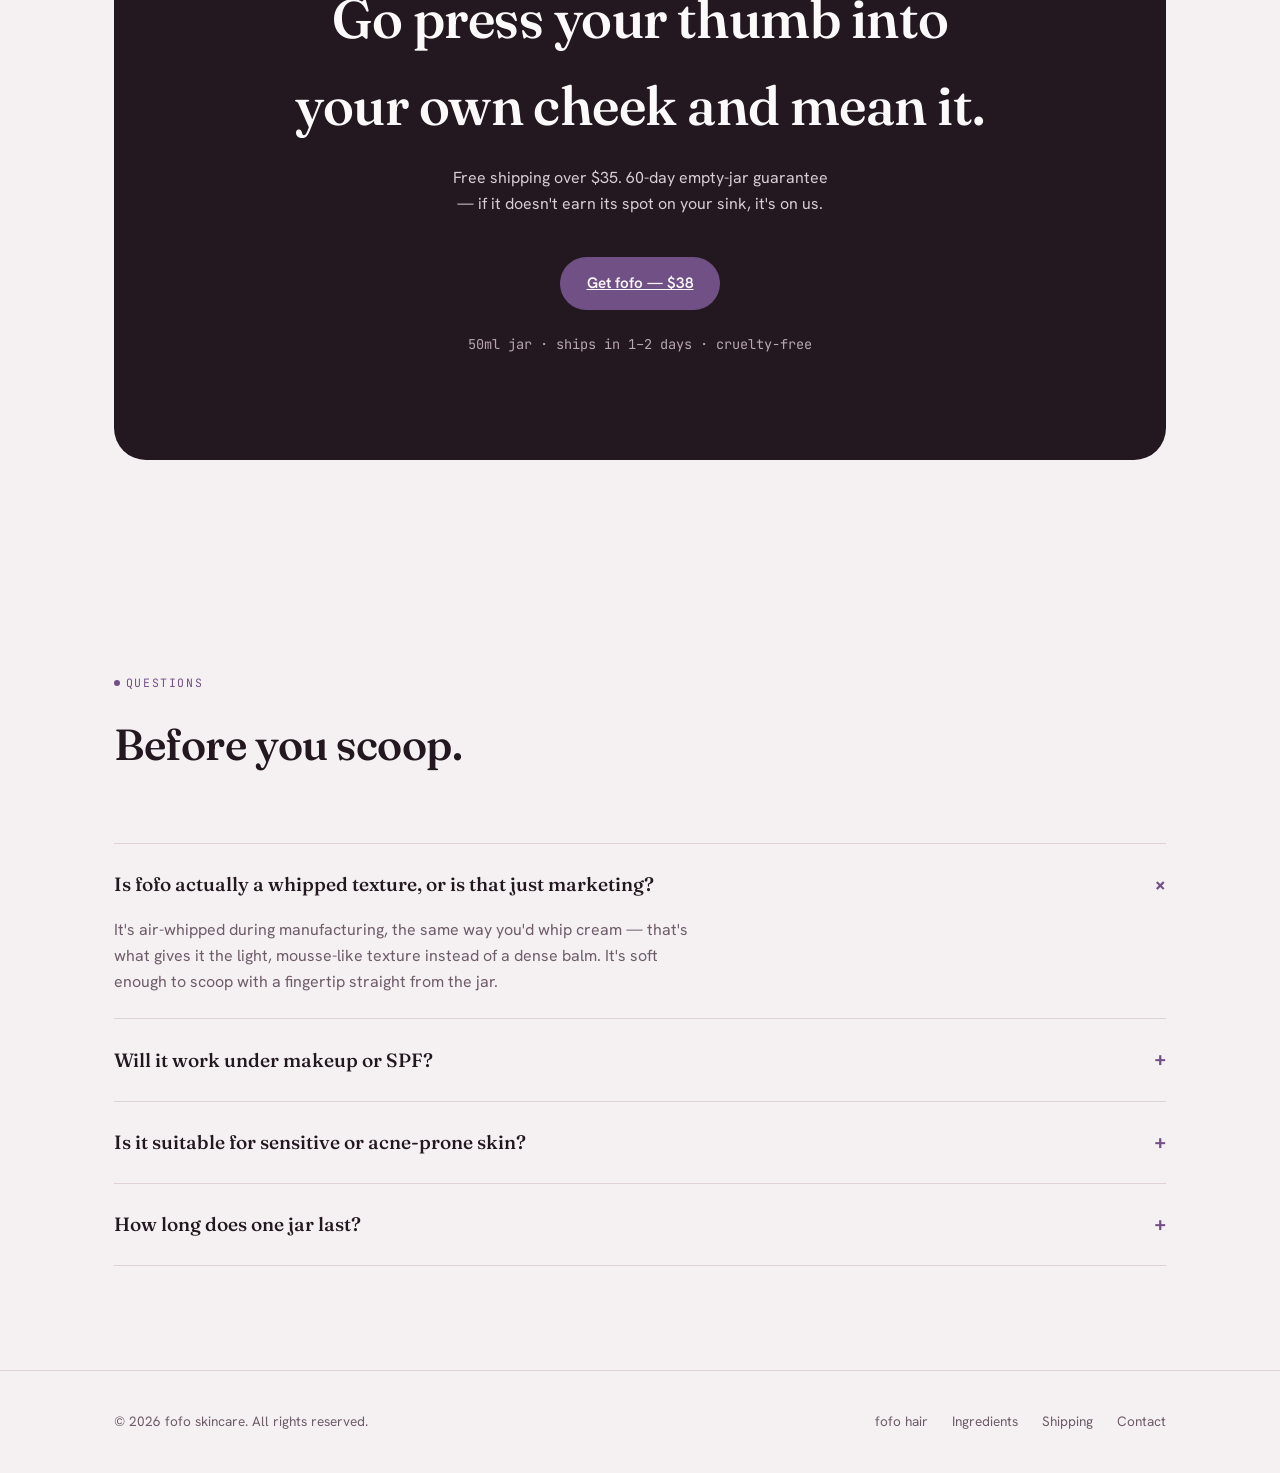
==== commit 37157b6e: "Add fofo hair: a full hair care storefront New /hair/ store with a 12-product catalog filterable by " ====
--- a/index.html
+++ b/index.html
@@ -591,6 +591,7 @@
       <a href="#formula">Formula</a>
       <a href="#reviews">Reviews</a>
       <a href="#faq">FAQ</a>
+      <a href="hair/">Hair shop</a>
     </nav>
     <div class="nav-cta">
       <a href="#buy" class="btn btn-ghost nav-links-mobile-hide">$38 · one jar</a>
@@ -813,6 +814,7 @@
   <div class="wrap footer-row">
     <span>© 2026 fofo skincare. All rights reserved.</span>
     <div class="footer-links">
+      <a href="hair/">fofo hair</a>
       <a href="#">Ingredients</a>
       <a href="#">Shipping</a>
       <a href="#">Contact</a>
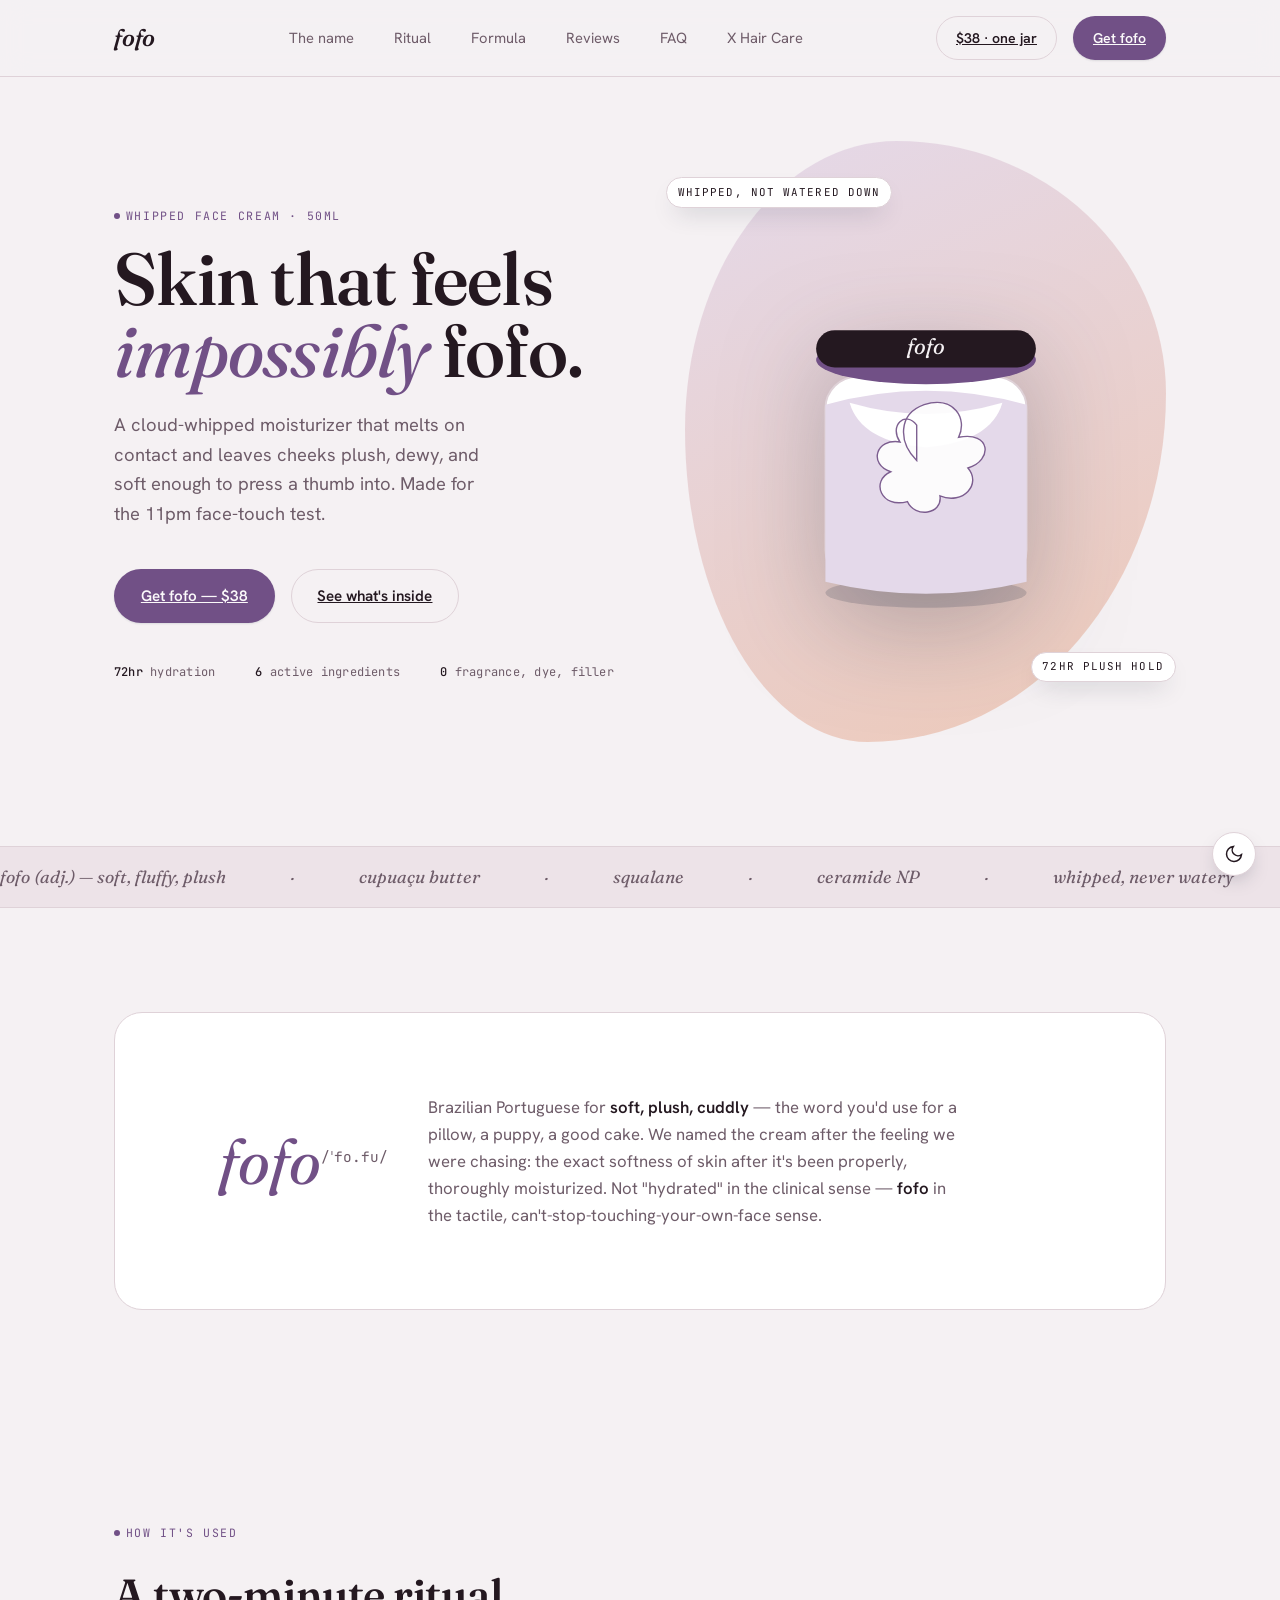
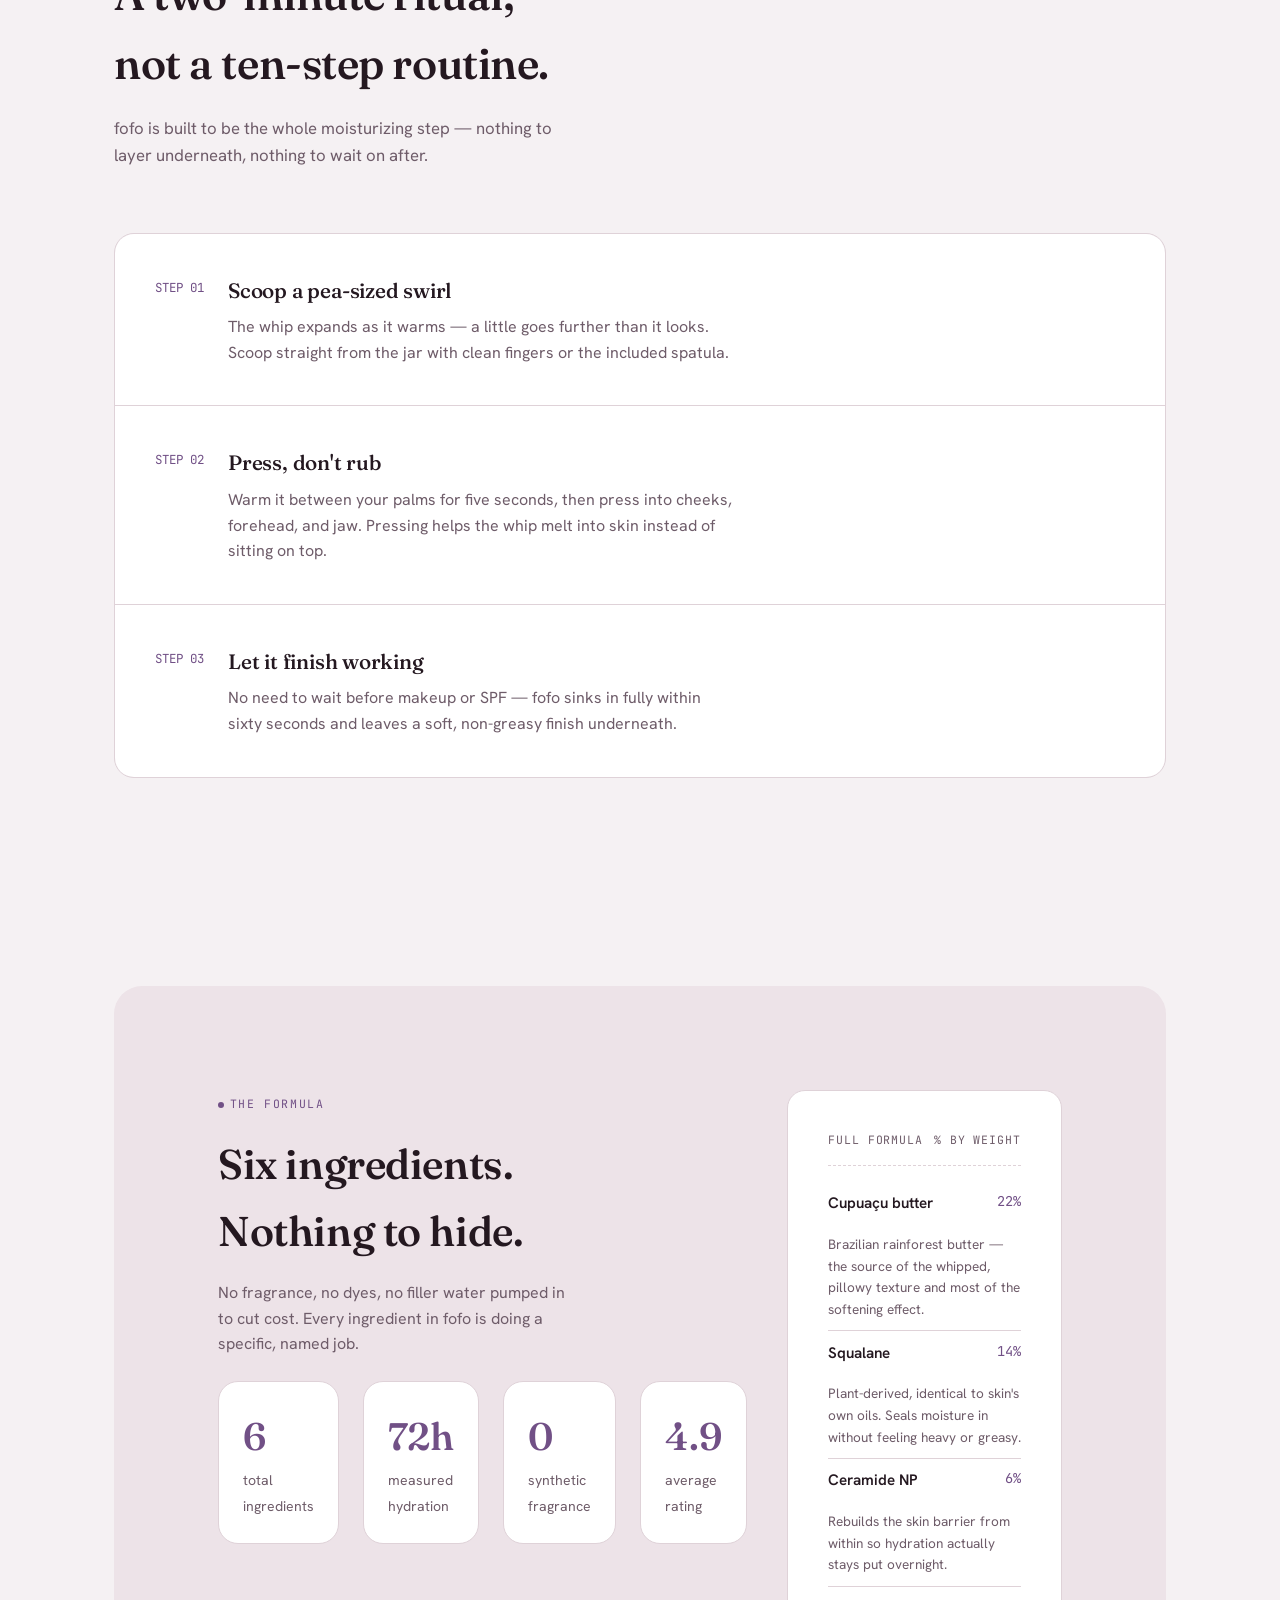
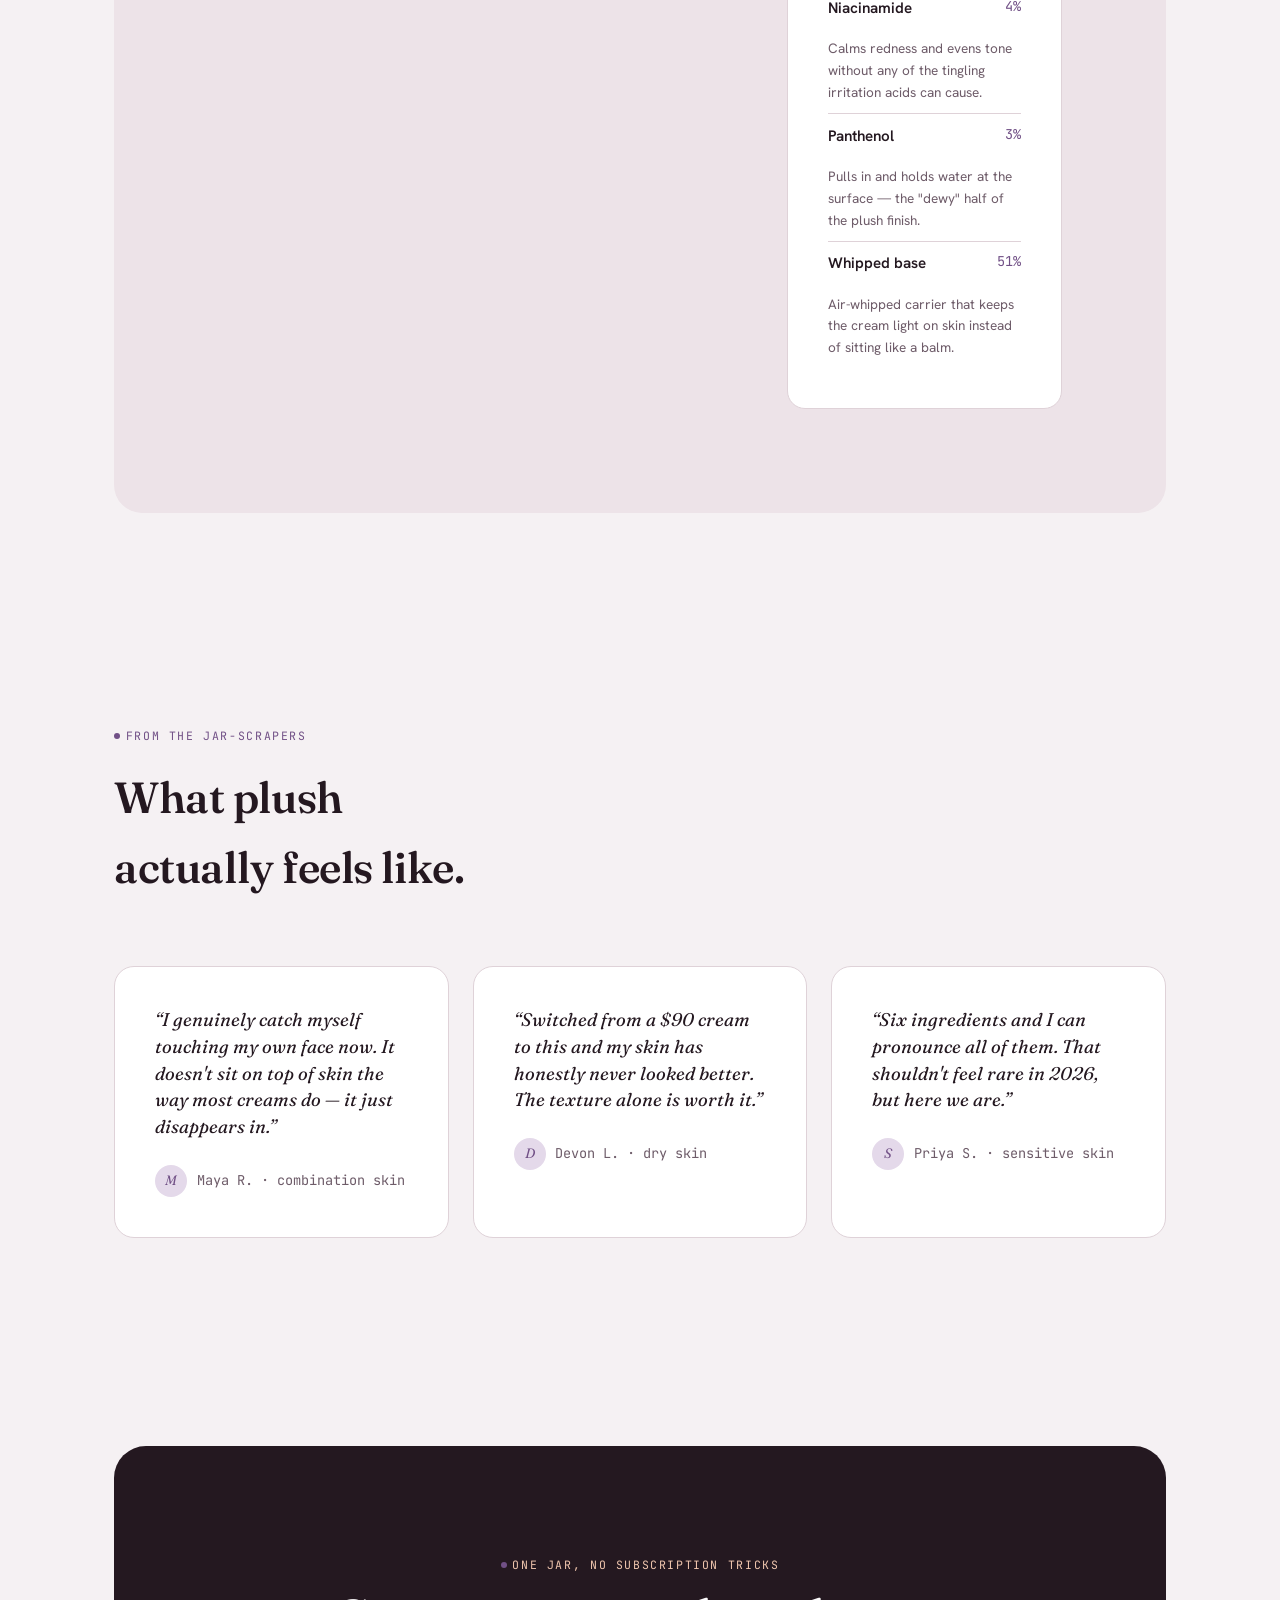
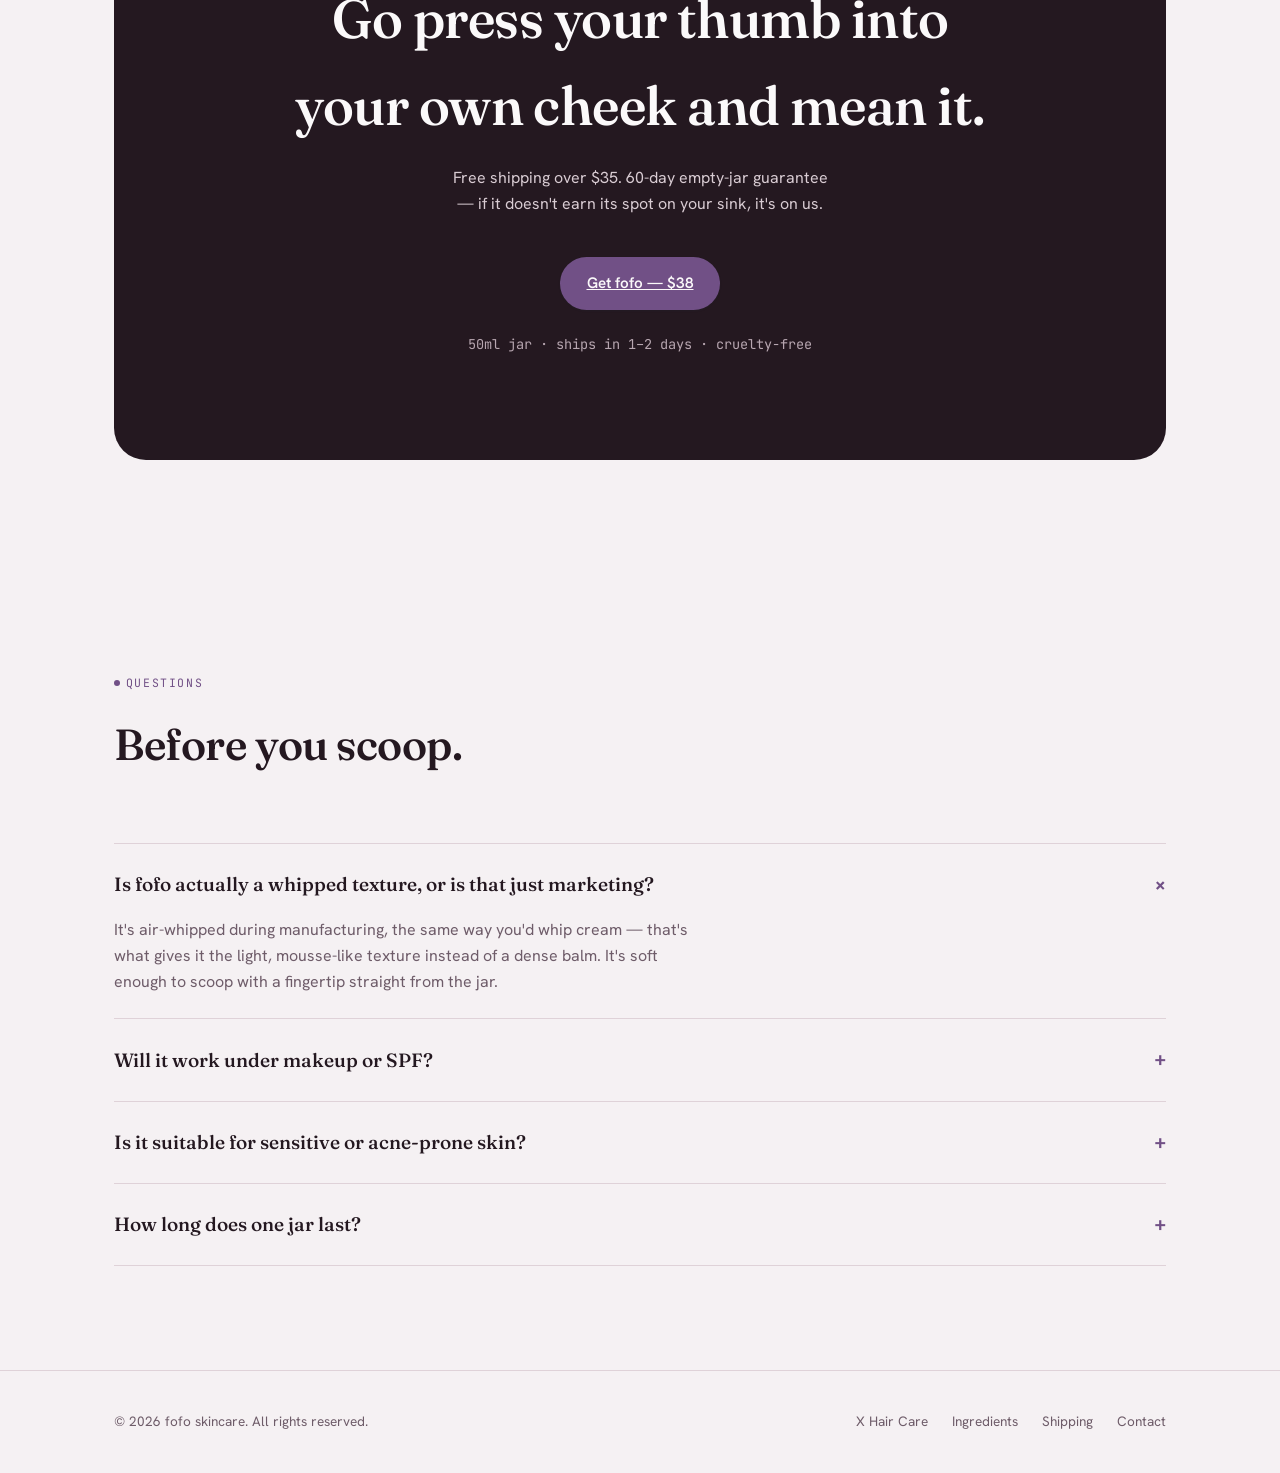
==== commit 49e1b38e: "Rename the hair store to X Hair Care and add its logo The logo is two hair strands woven into an X, " ====
--- a/index.html
+++ b/index.html
@@ -591,7 +591,7 @@
       <a href="#formula">Formula</a>
       <a href="#reviews">Reviews</a>
       <a href="#faq">FAQ</a>
-      <a href="hair/">Hair shop</a>
+      <a href="hair/">X Hair Care</a>
     </nav>
     <div class="nav-cta">
       <a href="#buy" class="btn btn-ghost nav-links-mobile-hide">$38 · one jar</a>
@@ -814,7 +814,7 @@
   <div class="wrap footer-row">
     <span>© 2026 fofo skincare. All rights reserved.</span>
     <div class="footer-links">
-      <a href="hair/">fofo hair</a>
+      <a href="hair/">X Hair Care</a>
       <a href="#">Ingredients</a>
       <a href="#">Shipping</a>
       <a href="#">Contact</a>
